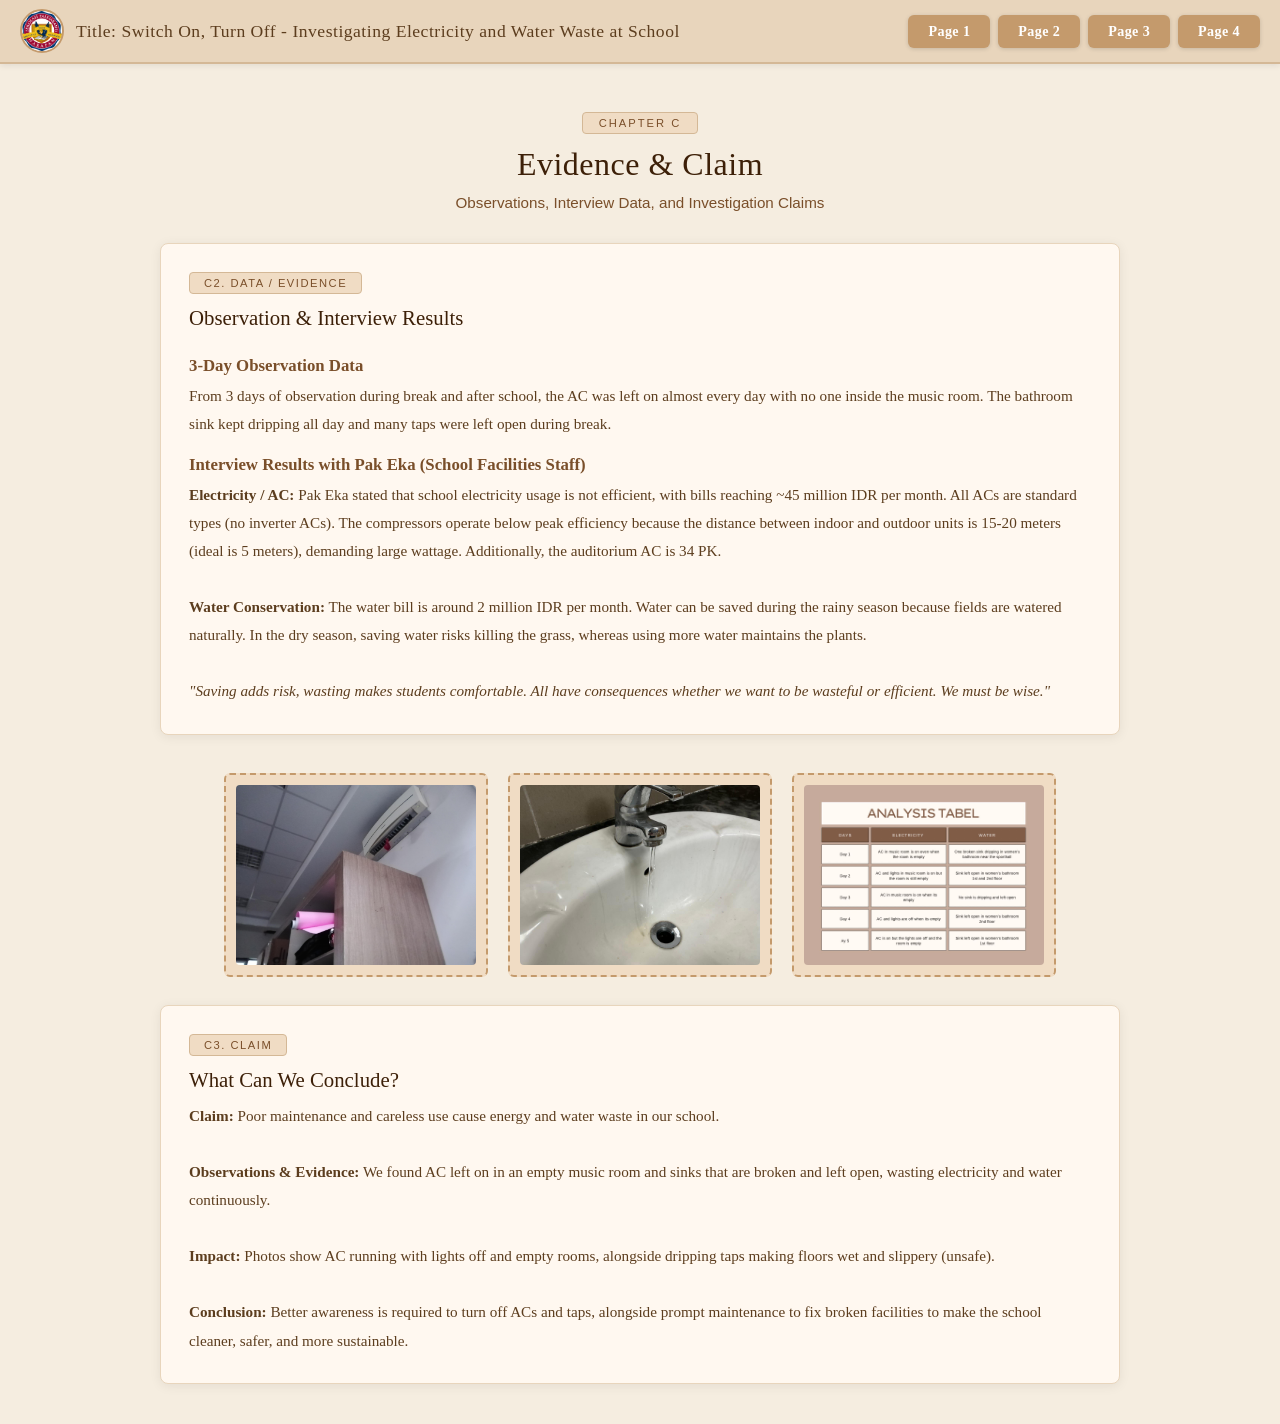
==== page2.html @ baaa2a4c "feat: final release of STEM project website." ====
<!DOCTYPE html>
<html lang="en">
<head>
    <meta charset="UTF-8">
    <meta name="viewport" content="width=device-width, initial-scale=1.0">
    <title>STEM Project - Page 2</title>
    <link rel="stylesheet" href="page2.css">
</head>
<body>
    <div class="bg">
        <div class="navbar">
            <div class="left">
                <img src="sphicon.png" alt="Logo">
            </div>
            <div class="right">
                <div class="name">
                    <h1>Title: Switch On, Turn Off - Investigating Electricity and Water Waste at School</h1>
                </div>
                <div class="buttons">
                    <div class="box"><a href="index.html"><button>Page 1</button></a></div>
                    <div class="box"><a href="page2.html"><button>Page 2</button></a></div>
                    <div class="box"><a href="page3.html"><button>Page 3</button></a></div>
                    <div class="box"><a href="page4.html"><button>Page 4</button></a></div>
                </div>
            </div>
        </div>
        <div class="bottom">
            <div class="pageheader">
                <span class="pagelabel">Chapter C</span>
                <h2 class="pagetitle">Evidence & Claim</h2>
                <p class="pagesub">Observations, Interview Data, and Investigation Claims</p>
            </div>
            <div class="card cardwide">
                <span class="tag">C2. DATA / EVIDENCE</span>
                <h3 class="cardtitle">Observation & Interview Results</h3>
                <h4 class="subheading">3-Day Observation Data</h4>
                <p class="cardbody">
                    From 3 days of observation during break and after school, the AC was left on almost every day with no one inside the music room. The bathroom sink kept dripping all day and many taps were left open during break.
                </p>
                <h4 class="subheading">Interview Results with Pak Eka (School Facilities Staff)</h4>
                <p class="cardbody">
                    <strong>Electricity / AC:</strong> Pak Eka stated that school electricity usage is not efficient, with bills reaching ~45 million IDR per month. All ACs are standard types (no inverter ACs). The compressors operate below peak efficiency because the distance between indoor and outdoor units is 15-20 meters (ideal is 5 meters), demanding large wattage. Additionally, the auditorium AC is 34 PK.
                    <br><br>
                    <strong>Water Conservation:</strong> The water bill is around 2 million IDR per month. Water can be saved during the rainy season because fields are watered naturally. In the dry season, saving water risks killing the grass, whereas using more water maintains the plants.
                    <br><br>
                    <em>"Saving adds risk, wasting makes students comfortable. All have consequences whether we want to be wasteful or efficient. We must be wise."</em>
                </p>
            </div>
            <div class="gallery-container">
                <div class="image-placeholder">
                    <img src="Media.jpg" alt="Observation Photo 1">
                </div>
                <div class="image-placeholder">
                    <img src="Media2.jpeg" alt="Observation Photo 2">
                </div>
                <div class="image-placeholder">
                    <img src="table1.jpeg" alt="Observation Data Table" class="zoomable-img" onclick="openModal(this.src)">
                </div>
            </div>
            <div id="imageModal" class="modal" onclick="closeModal()">
                <span class="close-btn">&times;</span>
                <img class="modal-content" id="modalImg">
            </div>
            <script>
                function openModal(imageSrc) {
                    const modal = document.getElementById("imageModal");
                    const modalImg = document.getElementById("modalImg");
                    modal.style.display = "flex";
                    modalImg.src = imageSrc;
                }
                function closeModal() {
                    document.getElementById("imageModal").style.display = "none";
                }
            </script>
            <div class="card cardwide">
                <span class="tag">C3. CLAIM</span>
                <h3 class="cardtitle">What Can We Conclude?</h3>
                <p class="cardbody">
                    <strong>Claim:</strong> Poor maintenance and careless use cause energy and water waste in our school.
                    <br><br>
                    <strong>Observations & Evidence:</strong> We found AC left on in an empty music room and sinks that are broken and left open, wasting electricity and water continuously.
                    <br><br>
                    <strong>Impact:</strong> Photos show AC running with lights off and empty rooms, alongside dripping taps making floors wet and slippery (unsafe).
                    <br><br>
                    <strong>Conclusion:</strong> Better awareness is required to turn off ACs and taps, alongside prompt maintenance to fix broken facilities to make the school cleaner, safer, and more sustainable.
                </p>
            </div>
        </div>
    </div>
</body>
</html>
---- page2.css ----
* {
    padding: 0;
    margin: 0;
    box-sizing: border-box;
    font-family: 'Georgia', 'Times New Roman', serif;
}
body {
    background-color: #f5ede0;
}
.bg {
    width: 100%;
    min-height: 100vh;
    background-color: #f5ede0;
}
.navbar {
    width: 100%;
    height: 64px;
    display: flex;
    justify-content: space-between;
    align-items: center;
    background-color: #e8d5bc;
    border-bottom: 2px solid #d4b896;
    padding: 0 20px;
    box-shadow: 0 2px 6px rgba(0, 0, 0, 0.08);
}
.left {
    flex-shrink: 0;
    height: 64px;
    display: flex;
    justify-content: center;
    align-items: center;
    padding-right: 12px;
}
.left img {
    width: 44px;
    height: 44px;
    border-radius: 50%;
    object-fit: cover;
    border: 2px solid #c49a6c;
}
.right {
    flex: 1;
    height: 64px;
    display: flex;
    justify-content: space-between;
    align-items: center;
    gap: 8px;
    min-width: 0;
}
.name {
    flex: 1;
    min-width: 0;
    height: 64px;
    display: flex;
    justify-content: flex-start;
    align-items: center;
    color: #5c3d1e;
    letter-spacing: 0.5px;
    overflow: hidden;
}
.name h1 {
    font-size: 1.1rem;
    font-weight: normal;
    white-space: nowrap;
    overflow: hidden;
    text-overflow: ellipsis;
}
.buttons {
    flex-shrink: 0;
    display: flex;
    align-items: center;
    gap: 8px;
}
.box {
    height: 64px;
    display: flex;
    justify-content: center;
    align-items: center;
}
.box a {
    text-decoration: none;
}
.box button {
    padding: 8px 20px;
    border: none;
    border-radius: 6px;
    background-color: #c49a6c;
    color: #fff;
    font-family: 'Georgia', serif;
    font-size: 0.88rem;
    font-weight: bold;
    letter-spacing: 0.4px;
    cursor: pointer;
    box-shadow: 0 1px 4px rgba(0, 0, 0, 0.15);
    transition: background-color 0.2s, box-shadow 0.2s;
    white-space: nowrap;
}
.box button:hover {
    background-color: #a97d50;
    box-shadow: 0 2px 8px rgba(0, 0, 0, 0.18);
}
.box button:active {
    box-shadow: none;
    transform: translateY(1px);
}
.bottom {
    width: 100%;
    min-height: calc(100vh - 64px);
    display: flex;
    flex-direction: column;
    align-items: center;
    padding: 48px 40px 40px;
    gap: 28px;
}
.pageheader {
    text-align: center;
}
.pagelabel {
    display: inline-block;
    background-color: #f0dcc4;
    color: #7a4f2a;
    font-size: 0.7rem;
    font-family: 'Segoe UI', sans-serif;
    letter-spacing: 2px;
    text-transform: uppercase;
    padding: 4px 16px;
    border-radius: 4px;
    margin-bottom: 12px;
    border: 1px solid #d4b896;
}
.pagetitle {
    font-size: 2rem;
    font-weight: normal;
    color: #3d2008;
    margin-bottom: 8px;
    letter-spacing: 0.5px;
}
.pagesub {
    font-size: 0.95rem;
    color: #7a4f2a;
    font-family: 'Segoe UI', sans-serif;
    max-width: 480px;
    margin: 0 auto;
    line-height: 1.6;
}
.card {
    background-color: #fff8f0;
    border: 1px solid #e8d5bc;
    border-radius: 8px;
    padding: 28px 28px;
    box-shadow: 0 2px 12px rgba(0, 0, 0, 0.07);
    display: flex;
    flex-direction: column;
}
.cardwide {
    width: 100%;
    max-width: 960px;
}
.tag {
    display: inline-block;
    background-color: #f0dcc4;
    color: #7a4f2a;
    font-size: 0.7rem;
    font-family: 'Segoe UI', sans-serif;
    letter-spacing: 1.5px;
    text-transform: uppercase;
    padding: 4px 14px;
    border-radius: 4px;
    margin-bottom: 12px;
    width: fit-content;
    border: 1px solid #d4b896;
}
.cardtitle {
    font-size: 1.3rem;
    font-weight: normal;
    color: #3d2008;
    margin-bottom: 10px;
}
.subheading {
    font-size: 1.05rem;
    color: #7a4f2a;
    margin: 16px 0 6px 0;
}
.cardbody {
    font-size: 0.95rem;
    color: #5c3d1e;
    line-height: 1.85;
}
.gallery-wrapper {
    margin-top: 20px;
    padding-top: 14px;
    border-top: 1px dashed #d4b896;
}
.gallery-container {
    display: flex;
    gap: 20px;
    margin-top: 10px;
    flex-wrap: wrap;
}
.image-placeholder {
    flex: 1;
    min-width: 250px;
    min-height: 200px;
    background-color: #f0dcc4;
    border: 2px dashed #c49a6c;
    border-radius: 6px;
    display: flex;
    gap: 10px;
    padding: 10px;
    align-items: center;
    justify-content: center;
    color: #7a4f2a;
    font-family: 'Segoe UI', sans-serif;
    font-size: 0.88rem;
    text-align: center;
    overflow: hidden;
}
.image-placeholder img {
    max-width: 100%;
    max-height: 180px;
    width: auto;
    height: auto;
    object-fit: contain;
    border-radius: 4px;
}
.zoomable-img {
    cursor: pointer;
    transition: transform 0.3s ease, box-shadow 0.3s ease;
}
.zoomable-img:hover {
    transform: scale(1.05);
    box-shadow: 0 4px 12px rgba(0, 0, 0, 0.25);
}
.modal {
    display: none;
    position: fixed;
    z-index: 1000;
    left: 0;
    top: 0;
    width: 100%;
    height: 100%;
    background-color: rgba(0, 0, 0, 0.85);
    justify-content: center;
    align-items: center;
    backdrop-filter: blur(4px);
    animation: fadeIn 0.25s ease-in-out;
}
.modal-content {
    max-width: 90%;
    max-height: 90vh;
    border-radius: 8px;
    box-shadow: 0 8px 24px rgba(0, 0, 0, 0.5);
    animation: zoomIn 0.25s cubic-bezier(0.175, 0.885, 0.32, 1.275);
}
.close-btn {
    position: absolute;
    top: 20px;
    right: 35px;
    color: #fff;
    font-size: 40px;
    font-weight: bold;
    cursor: pointer;
    transition: color 0.2s;
}
.close-btn:hover {
    color: #d4b896;
}
@keyframes fadeIn {
    from { opacity: 0; }
    to { opacity: 1; }
}
@keyframes zoomIn {
    from { transform: scale(0.8); }
    to { transform: scale(1); }
}
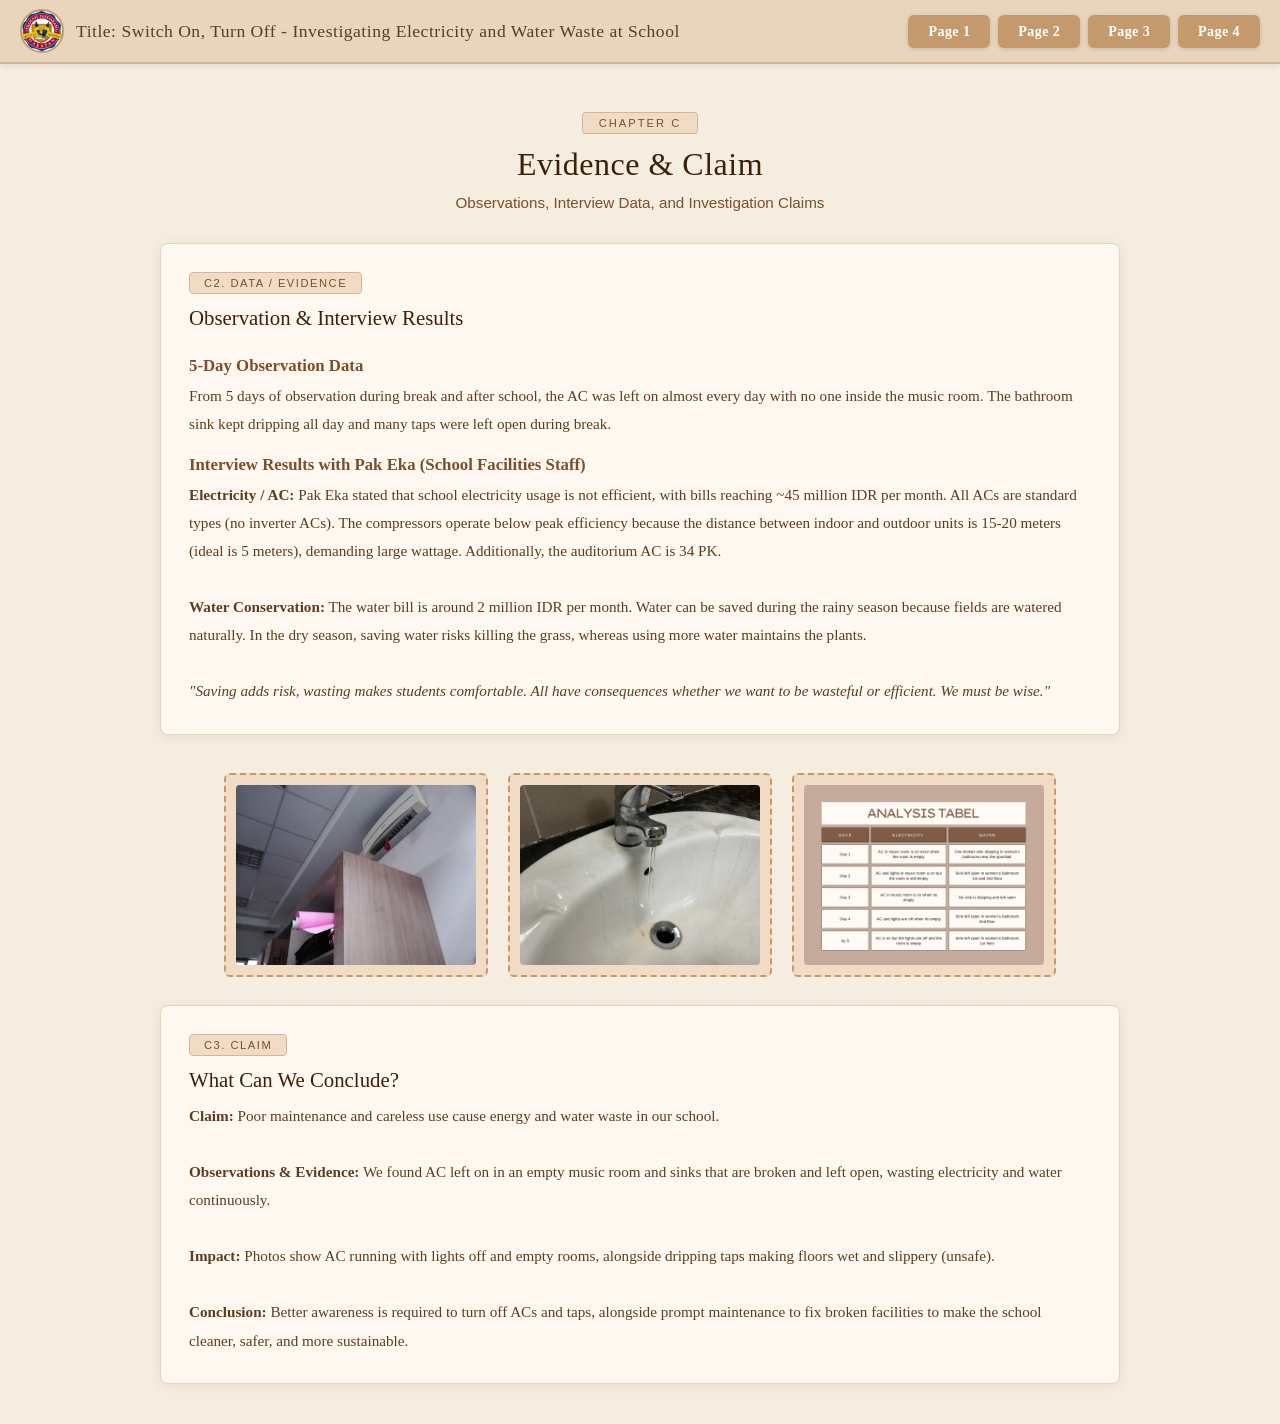
==== commit 1ec910a7: "Update observation data from 3-day to 5-day" ====
--- a/page2.html
+++ b/page2.html
@@ -33,9 +33,9 @@
             <div class="card cardwide">
                 <span class="tag">C2. DATA / EVIDENCE</span>
                 <h3 class="cardtitle">Observation & Interview Results</h3>
-                <h4 class="subheading">3-Day Observation Data</h4>
+                <h4 class="subheading">5-Day Observation Data</h4>
                 <p class="cardbody">
-                    From 3 days of observation during break and after school, the AC was left on almost every day with no one inside the music room. The bathroom sink kept dripping all day and many taps were left open during break.
+                    From 5 days of observation during break and after school, the AC was left on almost every day with no one inside the music room. The bathroom sink kept dripping all day and many taps were left open during break.
                 </p>
                 <h4 class="subheading">Interview Results with Pak Eka (School Facilities Staff)</h4>
                 <p class="cardbody">
@@ -88,4 +88,4 @@
         </div>
     </div>
 </body>
-</html>+</html>
